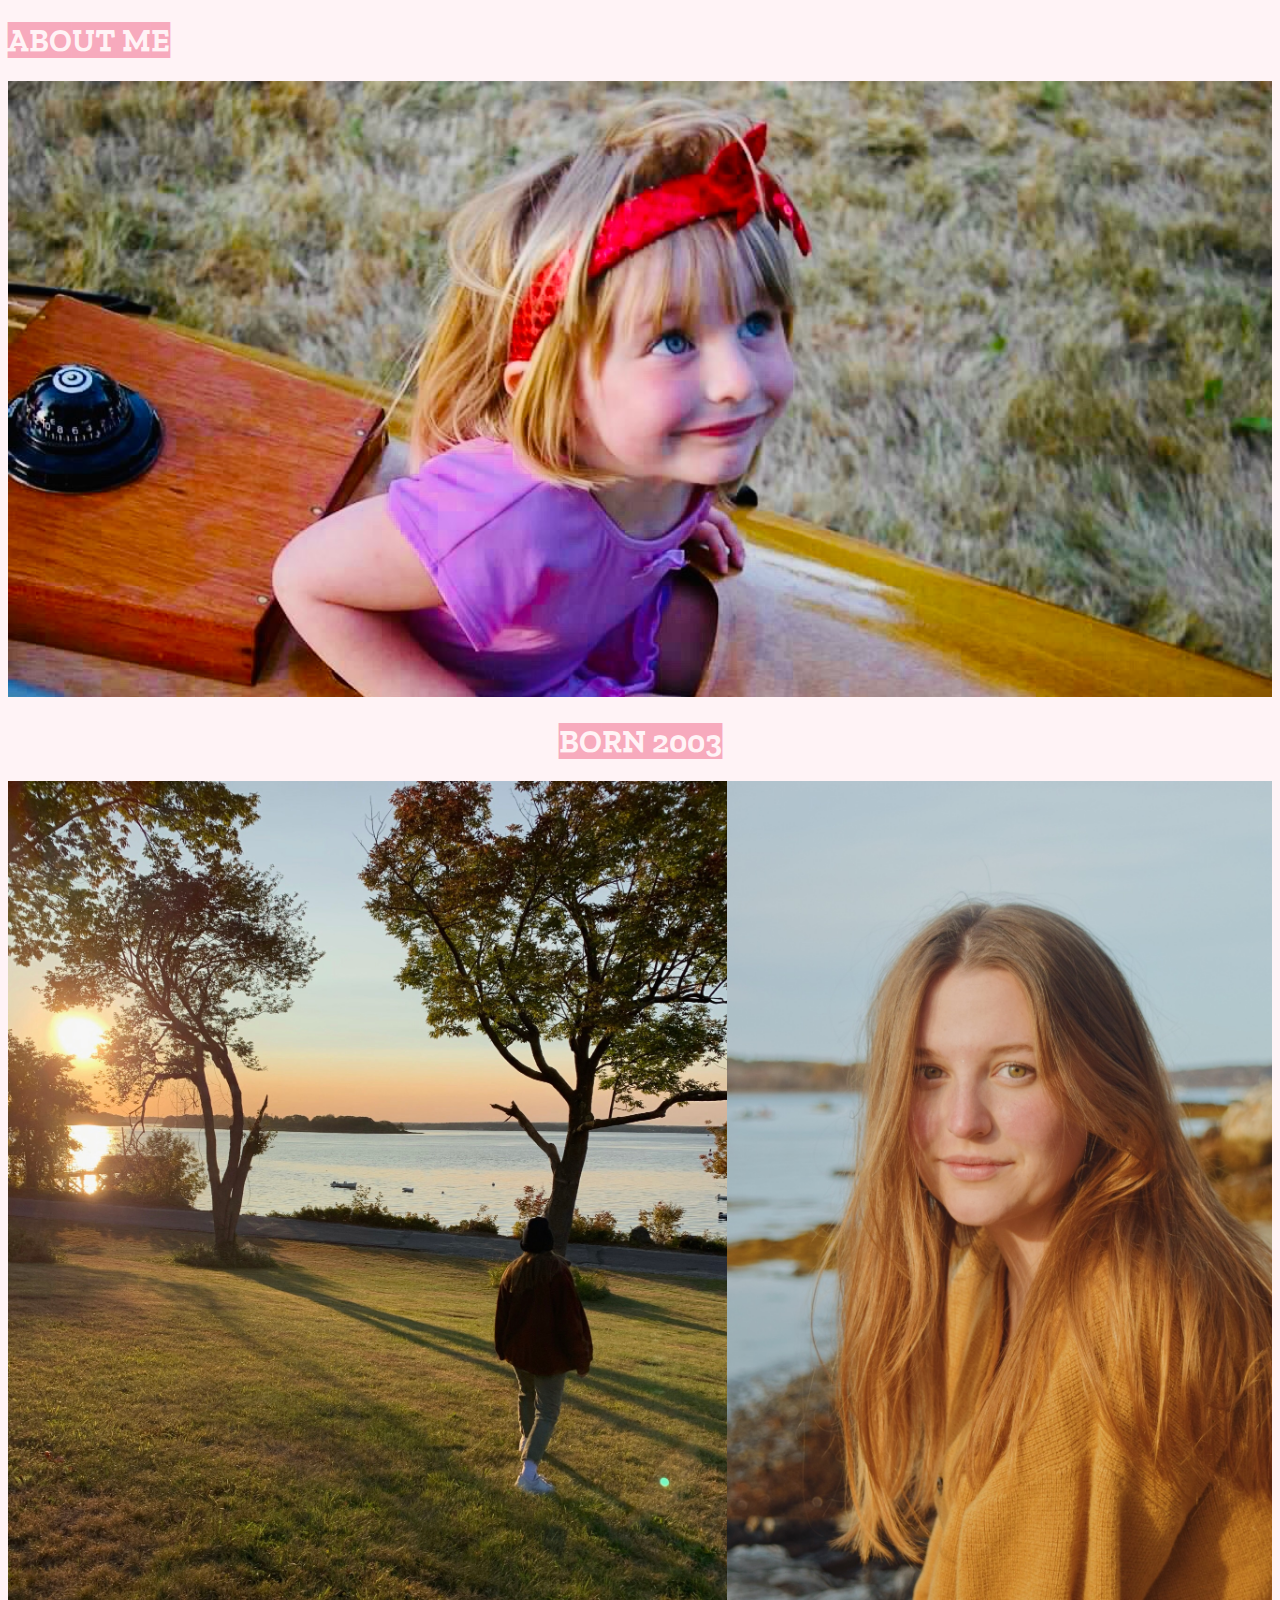
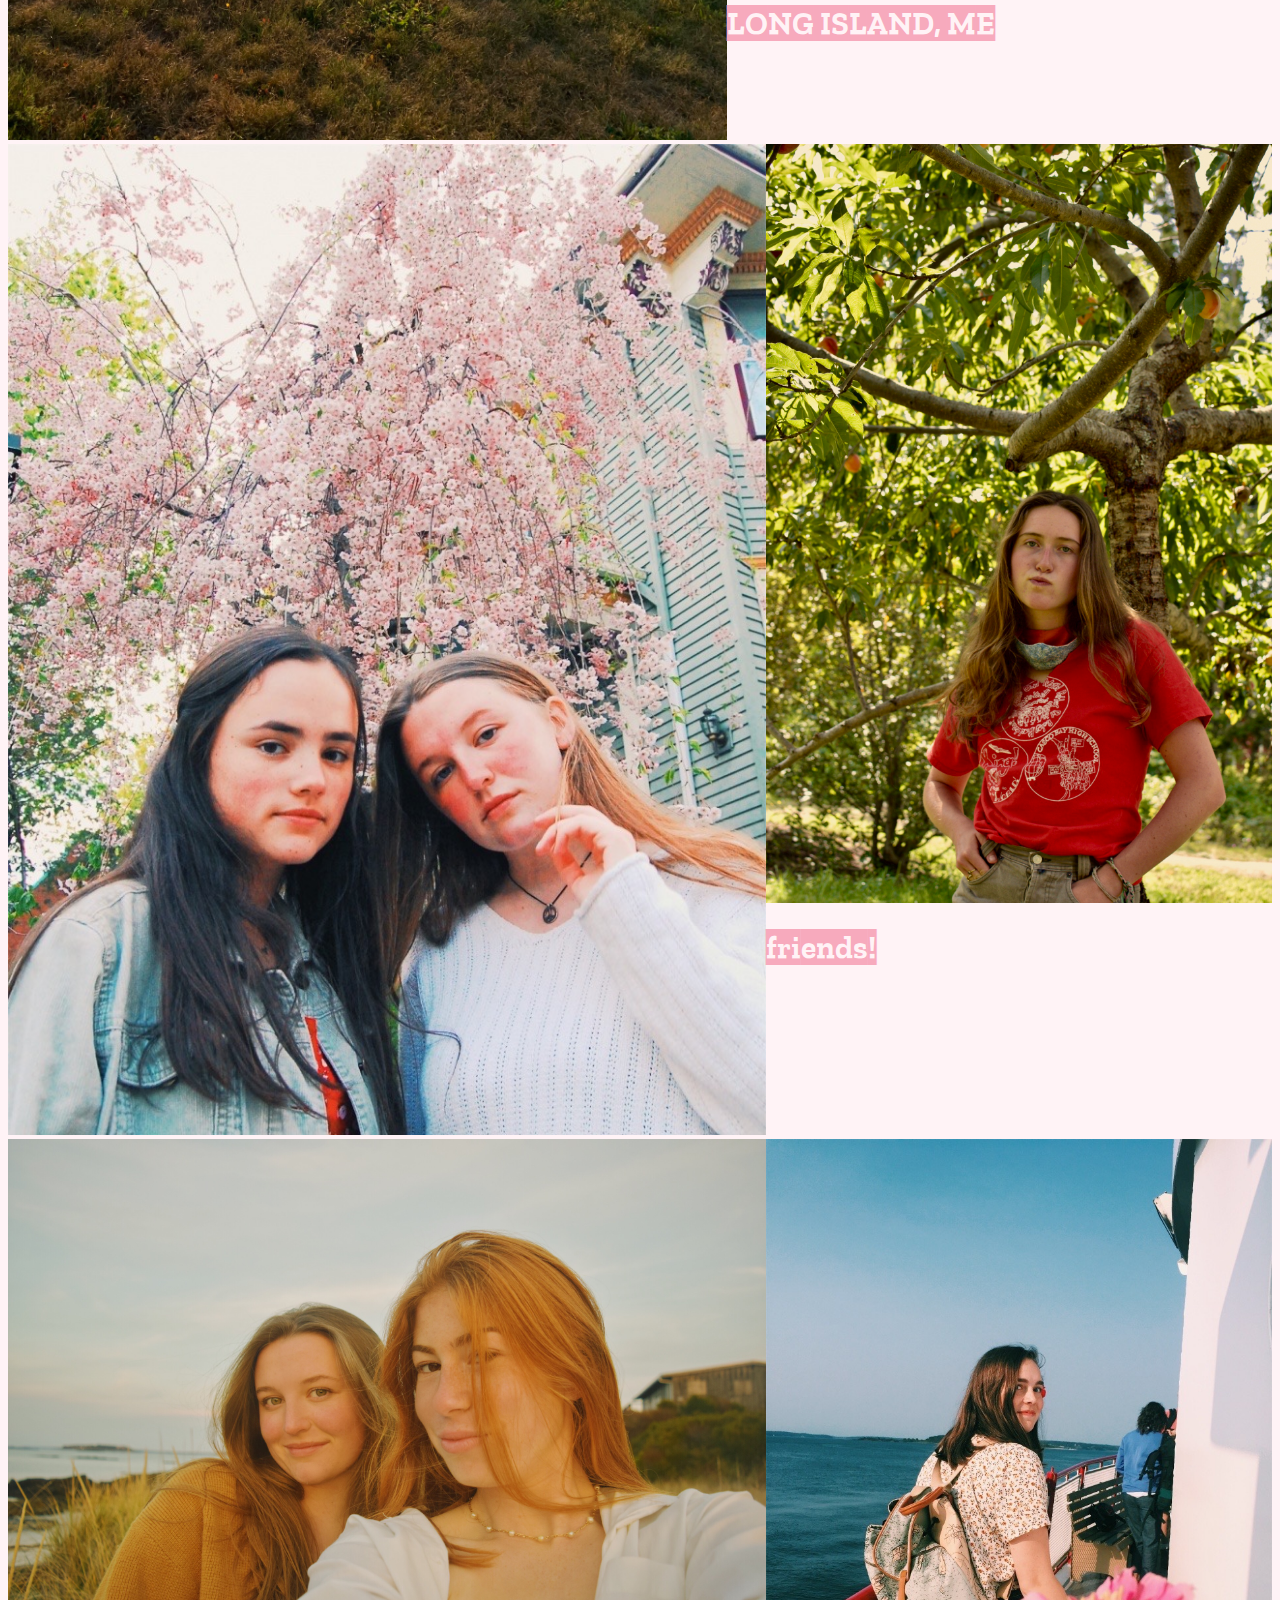
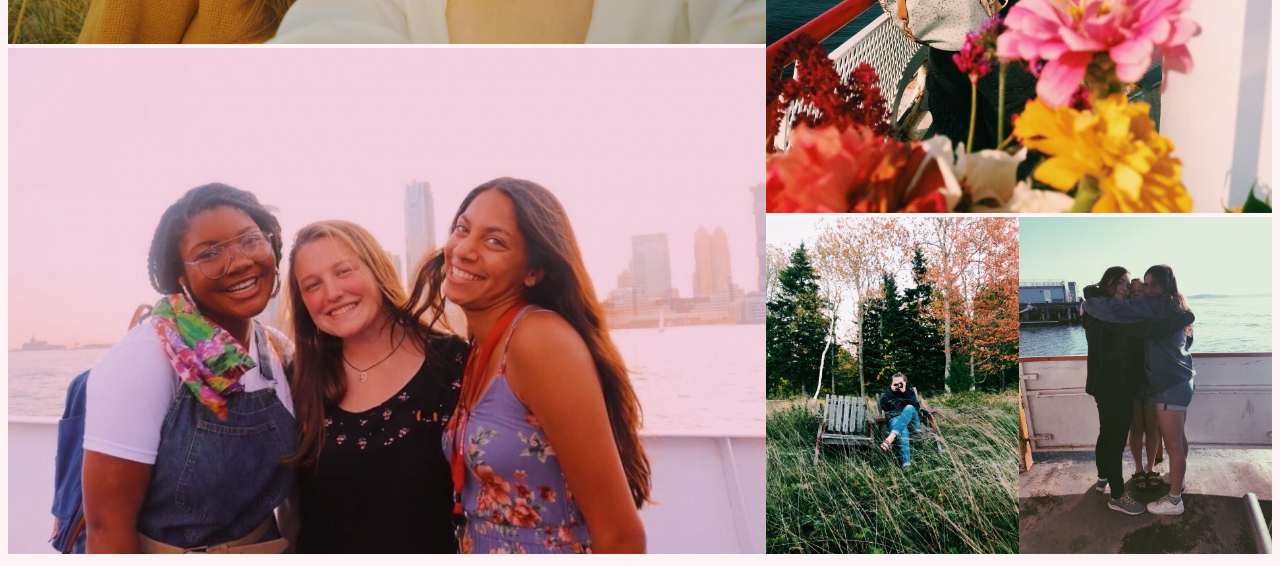
==== about-me.html @ c25d4593 "all of it !" ====
<!DOCTYPE html>
<html>
  <head>
    <meta charset="utf-8">
    <meta name="viewport" content="width=device-width">
    <title>repl.it</title>
    <link href="style2.css" rel="stylesheet" type="text/css" />
    
<link rel="preconnect" href="https://fonts.gstatic.com">
<link href="https://fonts.googleapis.com/css2?family=Zilla+Slab+Highlight&display=swap" rel="stylesheet">
  </head>
  <body>
    <h1>ABOUT ME</h1>

<div class="flex-images">


      <div class="baby">
        
        <img src="./images2/baby.JPG" alt="EWA">
        
      </div>
      <h1>BORN 2003</h1>

      <div class="mephoto">
      <div class="two">
        
        <img src="./images2/me.jpg" alt="EWA">
      </div>



     <div class="one">
        <img src="./images2/senior.JPG" alt="EWA">
        <h1 class="longisland">LONG ISLAND, ME</h1>
      </div>

  </div>
       <div class="char">
        <img src="./images2/char.JPG" alt="EWA">
      </div>
       <div class="em">
        <img src="./images2/em.JPG" alt="EWA">
        <h1>friends!</h1>
      </div>

    <div class="threeflex">
       <div class="two-flex">
       <div class="ned">
        <img src="./images2/selfie.jpg" alt="EWA">
      </div> 
      <div class="sage">
        <img src="./images2/sage.JPG" alt="EWA">
      </div>
      </div>
      
    
    <div class="final-flex">
      <div class="han">
        <img src="./images2/han.JPG" alt="EWA">
      </div>
      <div class="work-stupid">
      <div class="trees">
        <img src="./images2/trees.JPG" alt="EWA">
      </div>
      <div class="trees">
        <img src="./images2/lorv.JPG" alt="EWA">
      </div>
      </div>
</div>
    </div>
</div>

    <script src="script.js"></script>
  </body>
</html>
---- style2.css ----
body{
  font-family: 'Zilla Slab Highlight', cursive;
  background-color:rgba(255, 204, 217, 0.24);
}
h1{
 font-family: 'Zilla Slab Highlight', cursive;
  color:rgb(247, 170, 189);
}

body{
  font-family: 'Ruda', sans-serif;
}
.flexphoto{
  width:30%;
  display: flex;
  align-content: center;
}
img{
  width:100%;
}
.flex-images{
  display: flex;
  flex-wrap:wrap;
  justify-content:space-evenly;
}
.baby{
  width:100%;
  height:50%;
}
.ned{
  
  width:100%;
  margin:0;
}
.char{
  width:60%;
} 
.mephoto{
  display:flex;
  width:100%;
}
.mephoto img{
  width:100%;
}
.longisland{
  display: flex;
  padding:0;
  margin-top:0;
  align-content: center;
}
.em{
  width:40%;
}
.han{
  width:100%;
  margin:0;
  padding:0;
}
.sage{
  width:100%;
  /* margin:-2rem;; */
}
.threeflex{
  display: flex;
  justify-content: space-evenly;
}
.two-flex{
  width:60%;
  display: flex;
  flex-direction: column;
}
.trees{
  width:50%;
}
.final-flex{
  width:40%;
  display:flex;
  flex-direction:column;
}
.work-stupid{
  display:flex;
}
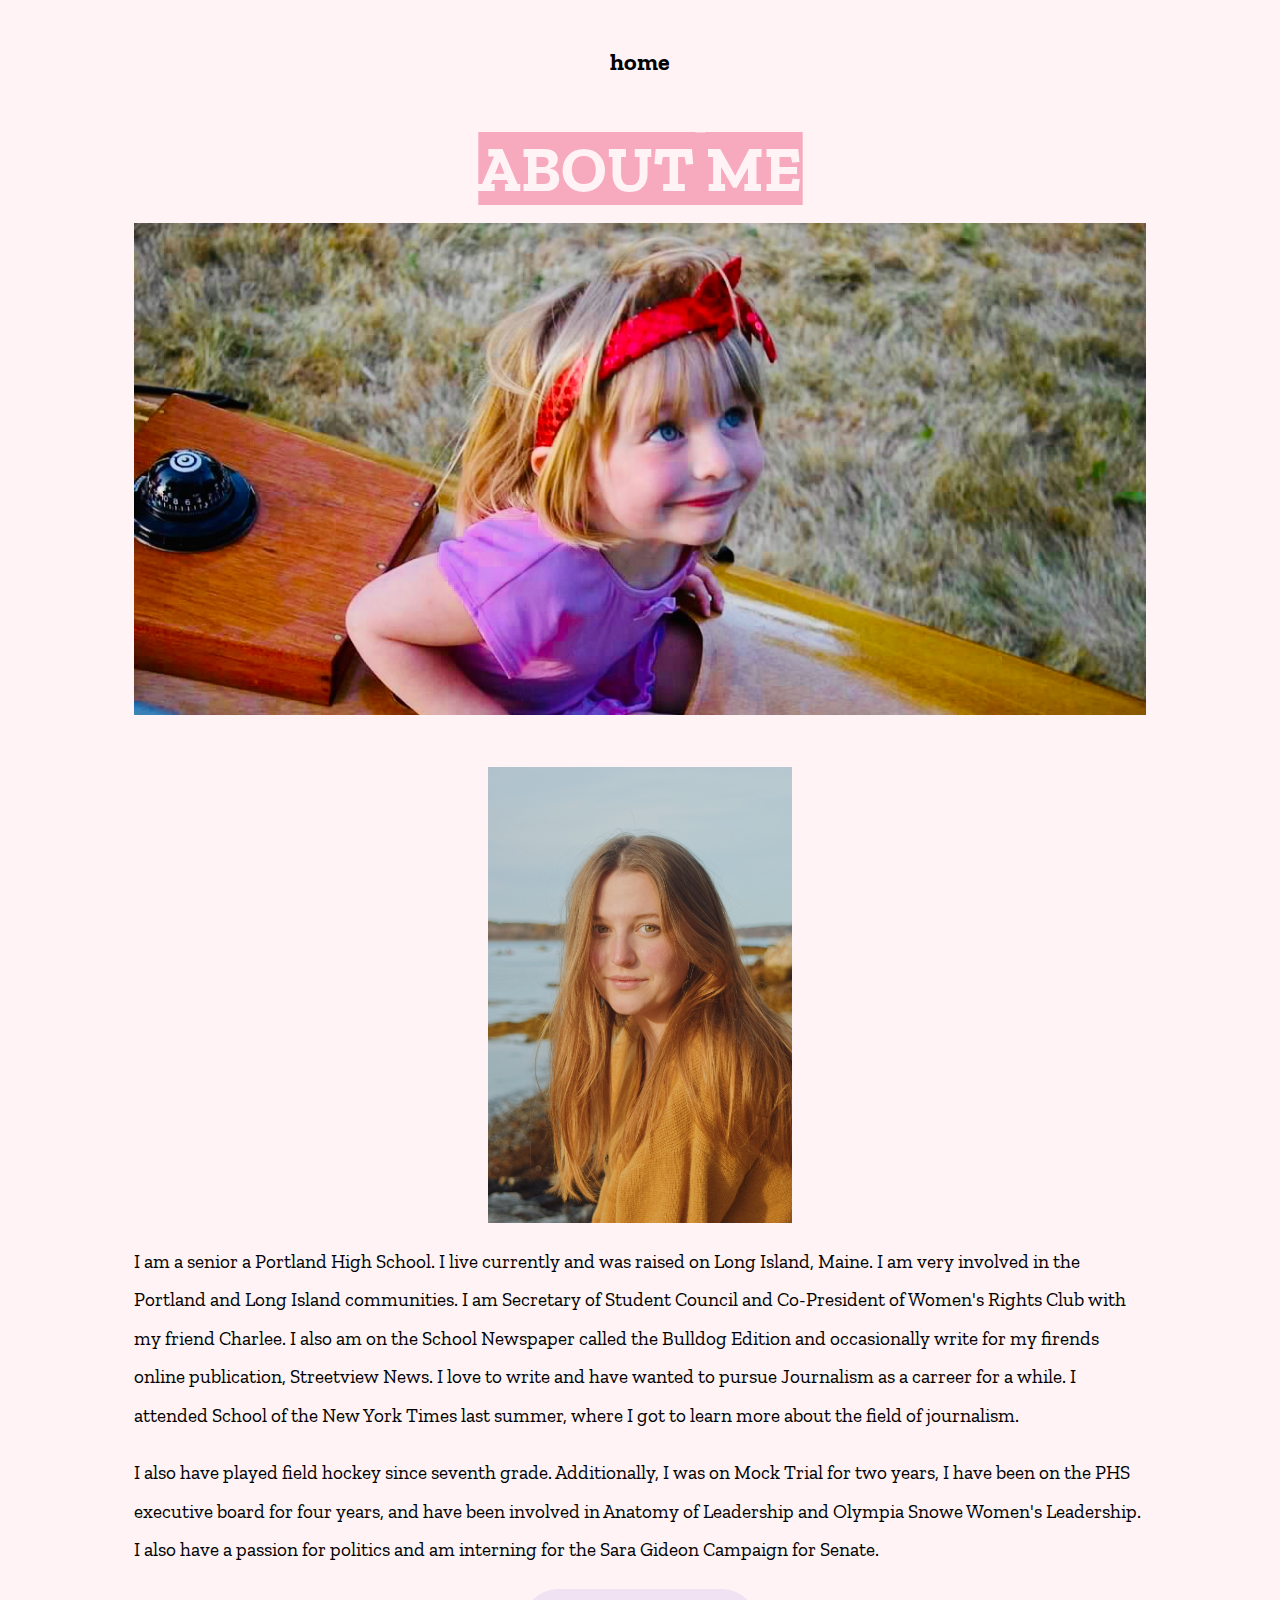
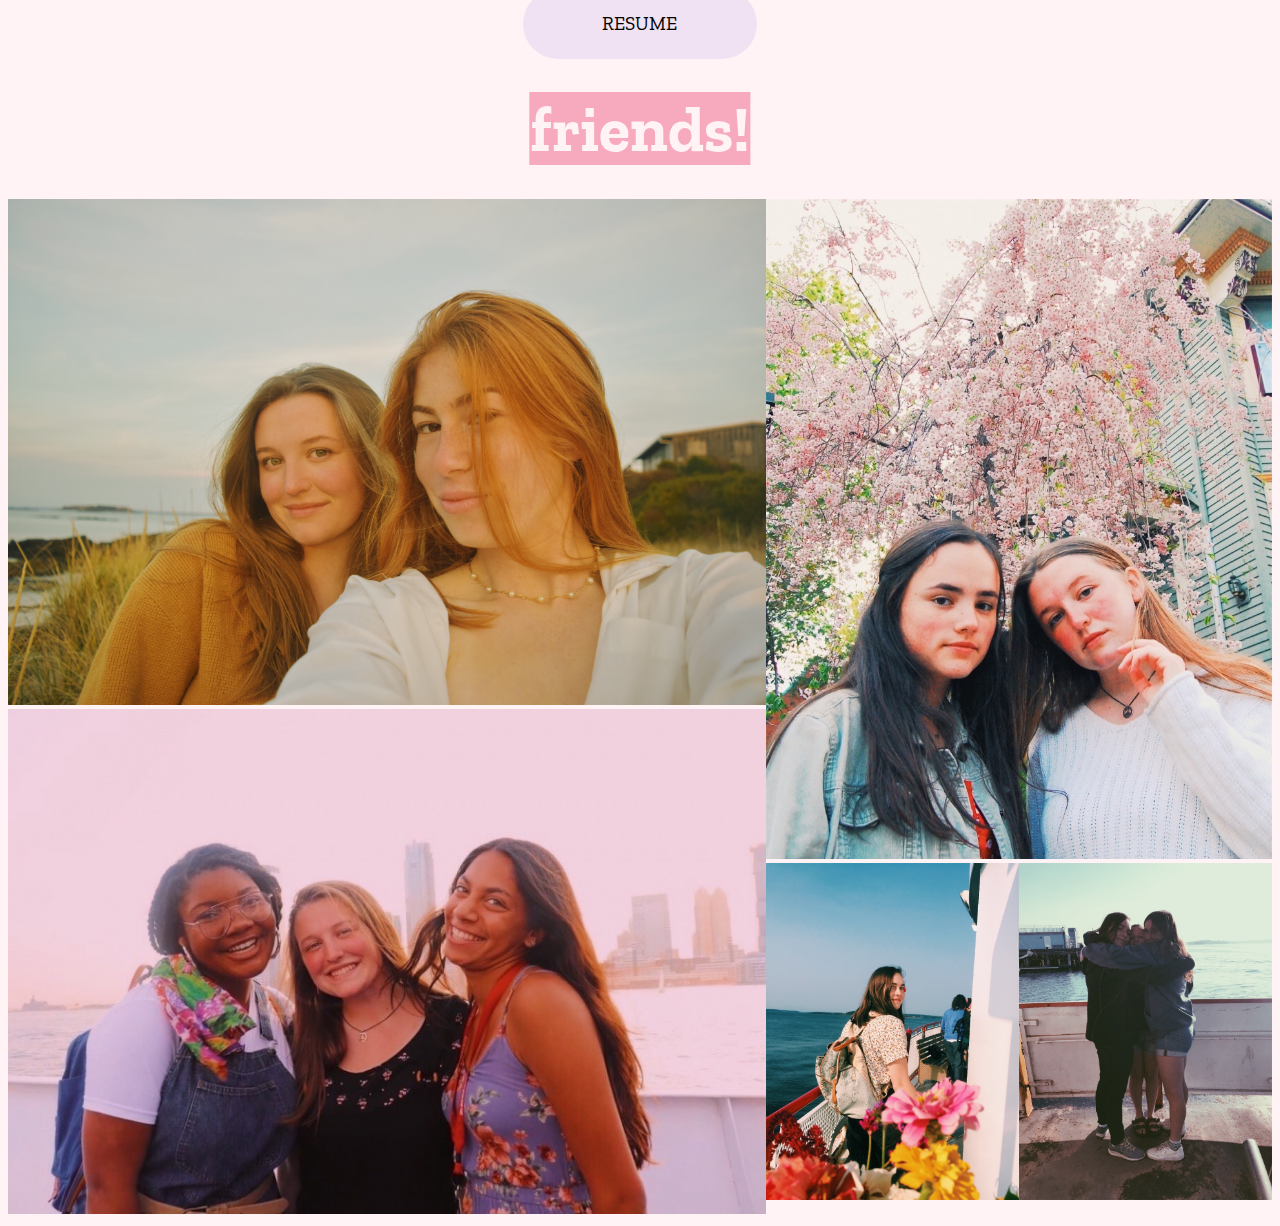
==== commit b7adff5b: "lots of things" ====
--- a/about-me.html
+++ b/about-me.html
@@ -5,12 +5,21 @@
     <meta name="viewport" content="width=device-width">
     <title>repl.it</title>
     <link href="style2.css" rel="stylesheet" type="text/css" />
-    
+    <link rel="preconnect" href="https://fonts.gstatic.com">
+<link href="https://fonts.googleapis.com/css2?family=Ruda&display=swap" rel="stylesheet">
 <link rel="preconnect" href="https://fonts.gstatic.com">
 <link href="https://fonts.googleapis.com/css2?family=Zilla+Slab+Highlight&display=swap" rel="stylesheet">
+<link rel="preconnect" href="https://fonts.gstatic.com">
+<link href="https://fonts.googleapis.com/css2?family=Zilla+Slab:wght@300&display=swap" rel="stylesheet">
   </head>
   <body>
+    
+    <div class="about-me">
     <h1>ABOUT ME</h1>
+    <div class="back-button">
+     <a href="./index.html"><h2>home</h2></a> 
+    </div>
+    </div>
 
 <div class="flex-images">
 
@@ -20,29 +29,35 @@
         <img src="./images2/baby.JPG" alt="EWA">
         
       </div>
-      <h1>BORN 2003</h1>
+     
 
-      <div class="mephoto">
+    <div class="mephoto">
+       <div class="one">
+        <img src="./images2/senior.JPG" alt="EWA">
+        
+      </div>
       <div class="two">
         
-        <img src="./images2/me.jpg" alt="EWA">
+       I am a senior a Portland High School. I live currently and was raised on Long Island, Maine. I am very involved in the Portland and Long Island communities. I am Secretary of Student Council and Co-President of Women's Rights Club with my friend Charlee. I also am on the School Newspaper called the Bulldog Edition and occasionally write for my firends online publication, Streetview News. I love to write and have wanted to pursue Journalism as a carreer for a while. I attended School of the New York Times last summer, where I got to learn more about the field of journalism.
+
+        <p>
+
+        I also have played field hockey since seventh grade. Additionally, I was on Mock Trial for two years, I have been on the PHS executive board for four years, and have been involved in Anatomy of Leadership and Olympia Snowe Women's Leadership. I also have a passion for politics and am interning for the Sara Gideon Campaign for Senate.
+        </p>
+
+        <div class ="resume">
+          <a href="file:///home/chronos/u-d2d236914aaefcaa0a23dbbdf3407a9e4f0484b4/MyFiles/Downloads/EllaWhelanAndersonResume2021.pdf">RESUME</a>
+        </div>
       </div>
 
+    
 
-
-     <div class="one">
-        <img src="./images2/senior.JPG" alt="EWA">
-        <h1 class="longisland">LONG ISLAND, ME</h1>
-      </div>
+<div class="transition-title">
+     <h1>friends!</h1>
+  </div>
 
   </div>
-       <div class="char">
-        <img src="./images2/char.JPG" alt="EWA">
-      </div>
-       <div class="em">
-        <img src="./images2/em.JPG" alt="EWA">
-        <h1>friends!</h1>
-      </div>
+    
 
     <div class="threeflex">
        <div class="two-flex">
@@ -57,11 +72,11 @@
     
     <div class="final-flex">
       <div class="han">
-        <img src="./images2/han.JPG" alt="EWA">
+        <img src="./images2/char.JPG" alt="EWA">
       </div>
       <div class="work-stupid">
       <div class="trees">
-        <img src="./images2/trees.JPG" alt="EWA">
+        <img src="./images2/han.JPG" alt="EWA">
       </div>
       <div class="trees">
         <img src="./images2/lorv.JPG" alt="EWA">
--- a/style2.css
+++ b/style2.css
@@ -1,14 +1,25 @@
 body{
-  font-family: 'Zilla Slab Highlight', cursive;
+  /* font-family: 'Zilla Slab Highlight', cursive; */
   background-color:rgba(255, 204, 217, 0.24);
 }
+.about-me{
+  margin:auto;
+  display: flex;
+  align-items:center;
+  flex-direction:column-reverse;
+  width:100%;
+}
 h1{
- font-family: 'Zilla Slab Highlight', cursive;
+ font-family: 'Zilla Slab Highlight', cursive; 
   color:rgb(247, 170, 189);
+  font-size:4rem;
+  margin:auto;
+  padding:1rem;
+  font-weight:bold;
 }
 
-body{
-  font-family: 'Ruda', sans-serif;
+html{
+  font-family: 'Zilla Slab', serif;
 }
 .flexphoto{
   width:30%;
@@ -24,8 +35,9 @@
   justify-content:space-evenly;
 }
 .baby{
-  width:100%;
-  height:50%;
+  width:80%;
+  height:auto;
+  margin-bottom:3rem;
 }
 .ned{
   
@@ -37,10 +49,21 @@
 } 
 .mephoto{
   display:flex;
-  width:100%;
+  justify-content:space-evenly;
+  margin:auto;
+  width:80%;
+  flex-direction:column;
+  align-items:center;
 }
-.mephoto img{
-  width:100%;
+.two{
+  margin-top:1rem;
+  font-family: 'Zilla Slab', serif;
+font-size:1.2rem;
+  line-height:200%;
+}
+.one{
+  width:30%;
+  margin:auto;
 }
 .longisland{
   display: flex;
@@ -79,4 +102,34 @@
 }
 .work-stupid{
   display:flex;
+}
+.resume{
+  background-color: rgba(226, 210, 240,.5);
+  padding:1rem;
+  width:20%;
+  border-radius:7rem;
+  margin:auto;
+  display: flex;
+  align-items:center;  
+}
+.resume a{
+  color:black;
+  text-decoration: none;
+  margin:auto;
+ 
+   
+}
+.transition-title{
+  padding:1rem;
+
+}
+.back-button a{
+  text-decoration: none;
+  color:black;
+  padding:.09rem;
+}
+
+.back-button a:hover{
+  color: rgba(226, 210, 240,.5);
+  transition:3s;
 }